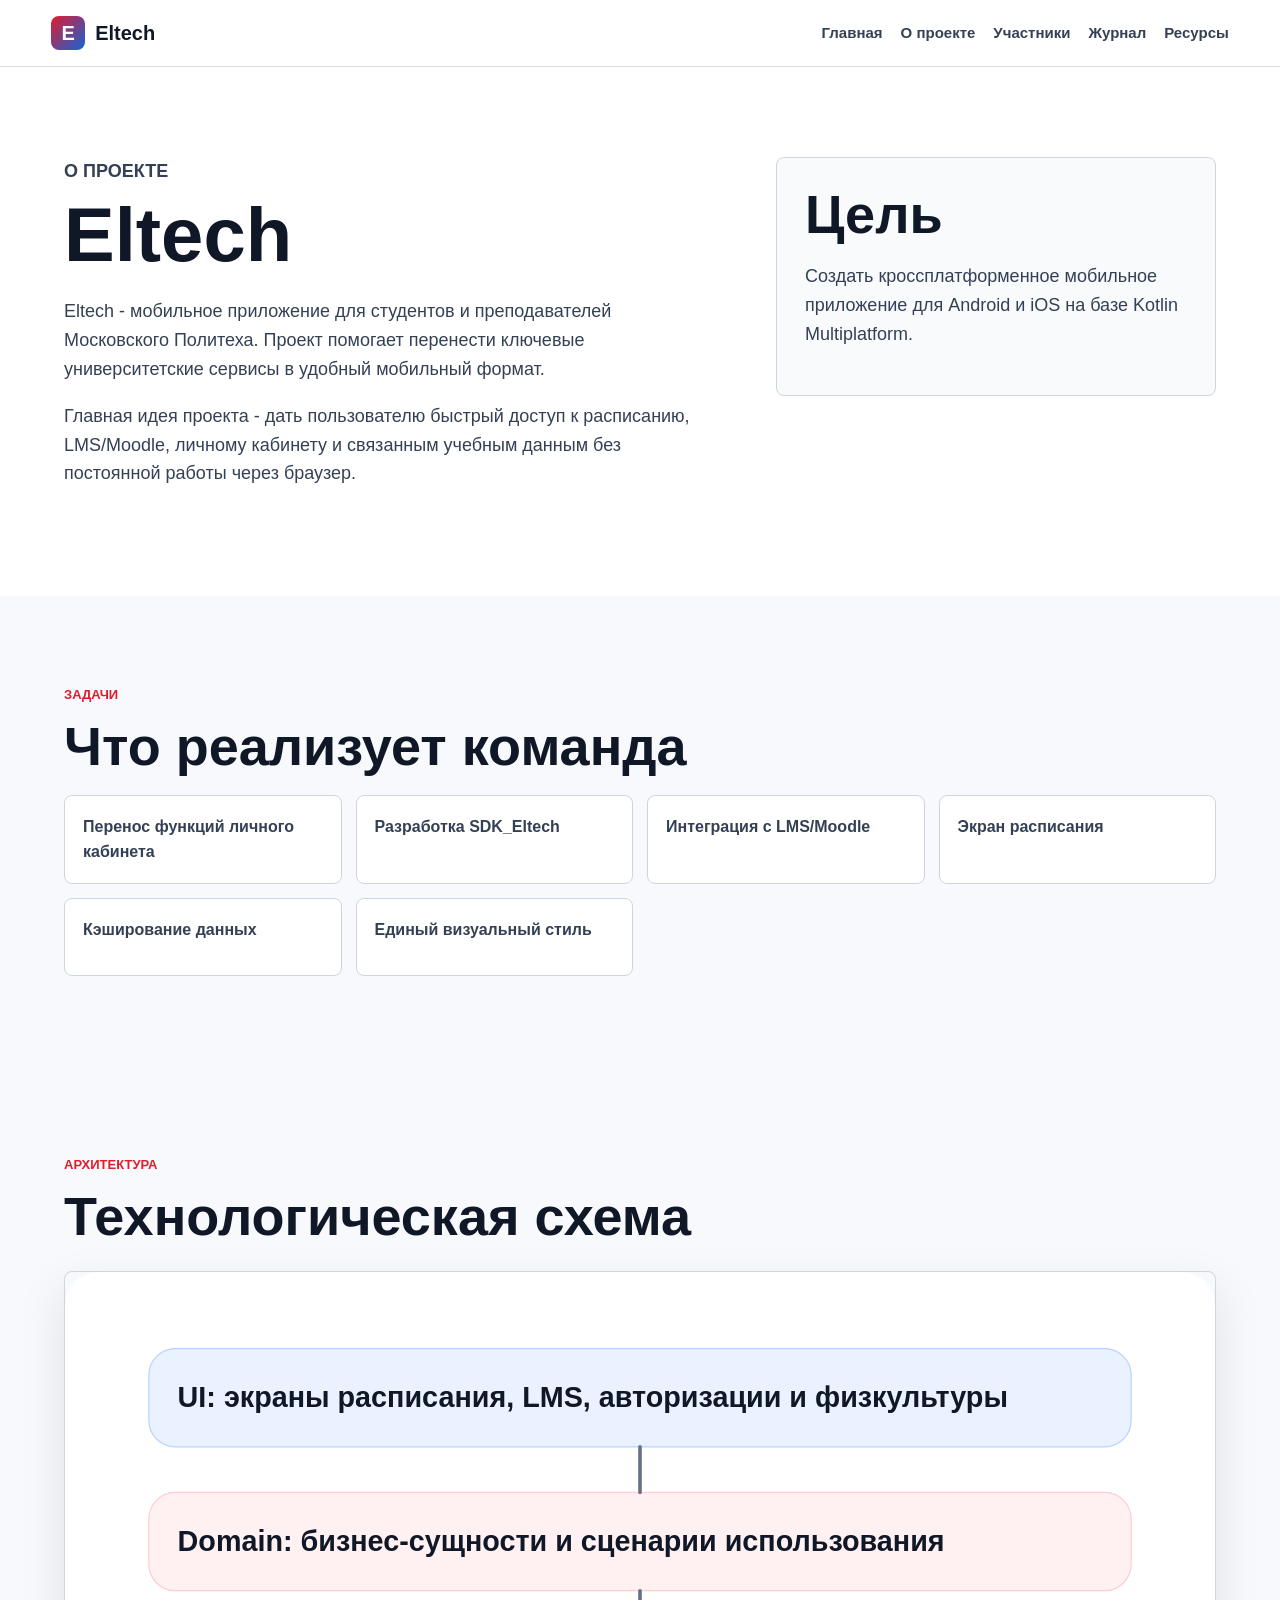
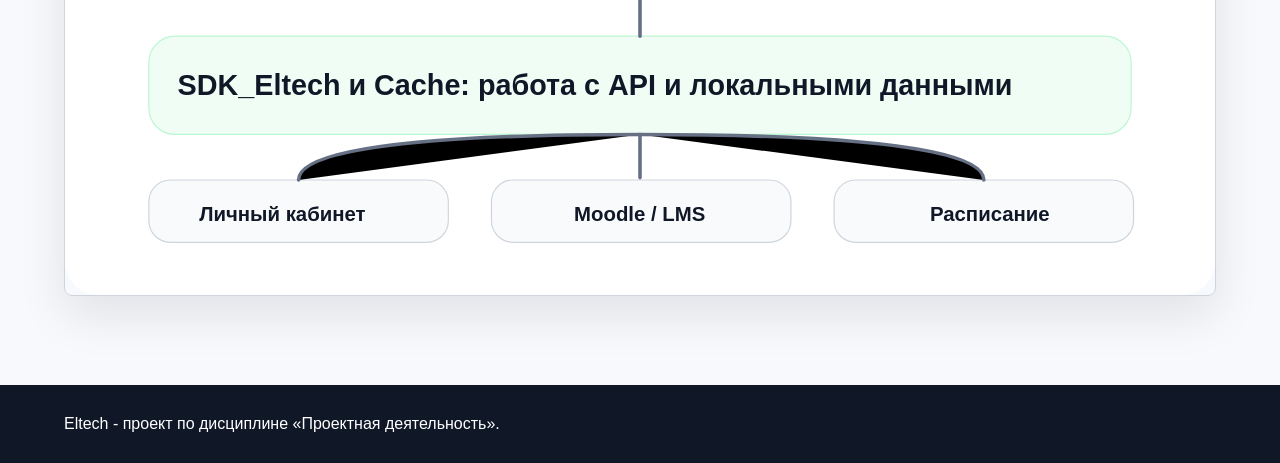
==== site/about.html @ 51777688 "Add files via upload Добавлена проектная практика" ====
<!doctype html>
<html lang="ru">
  <head>
    <meta charset="utf-8">
    <meta name="viewport" content="width=device-width, initial-scale=1">
    <title>О проекте - Eltech</title>
    <link rel="stylesheet" href="styles.css">
  </head>
  <body>
    <header class="topbar">
      <a class="brand" href="index.html" aria-label="Eltech"><span class="brand-mark">E</span><span>Eltech</span></a>
      <nav class="nav" aria-label="Основная навигация">
        <a href="index.html">Главная</a>
        <a href="about.html">О проекте</a>
        <a href="members.html">Участники</a>
        <a href="journal.html">Журнал</a>
        <a href="resources.html">Ресурсы</a>
      </nav>
    </header>
    <main>
      <section class="section split">
        <div>
          <p class="eyebrow">О проекте</p>
          <h1 class="page-heading">Eltech</h1>
          <p>Eltech - мобильное приложение для студентов и преподавателей Московского Политеха. Проект помогает перенести ключевые университетские сервисы в удобный мобильный формат.</p>
          <p>Главная идея проекта - дать пользователю быстрый доступ к расписанию, LMS/Moodle, личному кабинету и связанным учебным данным без постоянной работы через браузер.</p>
        </div>
        <div class="panel">
          <h2>Цель</h2>
          <p>Создать кроссплатформенное мобильное приложение для Android и iOS на базе Kotlin Multiplatform.</p>
        </div>
      </section>
      <section class="section">
        <p class="eyebrow">Задачи</p>
        <h2>Что реализует команда</h2>
        <div class="links-grid">
          <span class="info-tile">Перенос функций личного кабинета</span>
          <span class="info-tile">Разработка SDK_Eltech</span>
          <span class="info-tile">Интеграция с LMS/Moodle</span>
          <span class="info-tile">Экран расписания</span>
          <span class="info-tile">Кэширование данных</span>
          <span class="info-tile">Единый визуальный стиль</span>
        </div>
      </section>
      <section class="section">
        <p class="eyebrow">Архитектура</p>
        <h2>Технологическая схема</h2>
        <img class="wide-visual" src="assets/architecture.svg" alt="Архитектура проекта Eltech">
      </section>
    </main>
    <footer class="footer"><p>Eltech - проект по дисциплине «Проектная деятельность».</p></footer>
  </body>
</html>
---- site/styles.css ----
:root {
  color-scheme: light;
  --text: #101828;
  --muted: #667085;
  --line: #d0d5dd;
  --bg: #f7f9fc;
  --surface: #ffffff;
  --red: #e21b2d;
  --blue: #1264d8;
  --green: #168a4a;
  --shadow: 0 18px 48px rgba(16, 24, 40, 0.1);
}

* {
  box-sizing: border-box;
}

html {
  scroll-behavior: smooth;
}

body {
  margin: 0;
  font-family: Inter, "Segoe UI", Arial, sans-serif;
  color: var(--text);
  background: var(--bg);
  line-height: 1.6;
}

a {
  color: inherit;
}

.topbar {
  position: sticky;
  top: 0;
  z-index: 10;
  display: flex;
  align-items: center;
  justify-content: space-between;
  gap: 24px;
  padding: 16px clamp(20px, 4vw, 56px);
  background: rgba(255, 255, 255, 0.92);
  border-bottom: 1px solid rgba(208, 213, 221, 0.8);
  backdrop-filter: blur(18px);
}

.brand {
  display: inline-flex;
  align-items: center;
  gap: 10px;
  font-size: 20px;
  font-weight: 800;
  text-decoration: none;
}

.brand-mark {
  display: grid;
  width: 34px;
  height: 34px;
  place-items: center;
  border-radius: 8px;
  color: #ffffff;
  background: linear-gradient(135deg, var(--red), var(--blue));
}

.nav {
  display: flex;
  flex-wrap: wrap;
  justify-content: flex-end;
  gap: 8px 18px;
  font-size: 15px;
  font-weight: 650;
}

.nav a {
  color: #344054;
  text-decoration: none;
}

.nav a:hover {
  color: var(--red);
}

.hero {
  display: grid;
  grid-template-columns: minmax(0, 0.9fr) minmax(360px, 1.1fr);
  align-items: center;
  gap: clamp(28px, 6vw, 72px);
  min-height: calc(100vh - 68px);
  padding: clamp(40px, 7vw, 88px) clamp(20px, 5vw, 72px) 44px;
  background:
    radial-gradient(circle at 80% 16%, rgba(18, 100, 216, 0.16), transparent 28%),
    linear-gradient(180deg, #ffffff 0%, #eef4ff 100%);
}

.hero-text {
  max-width: 680px;
}

.eyebrow {
  margin: 0 0 12px;
  color: var(--red);
  font-size: 13px;
  font-weight: 800;
  letter-spacing: 0;
  text-transform: uppercase;
}

h1,
h2,
h3,
p {
  overflow-wrap: anywhere;
}

h1 {
  margin: 0;
  font-size: clamp(56px, 10vw, 112px);
  line-height: 0.95;
  letter-spacing: 0;
}

.page-heading {
  margin: 0 0 24px;
  font-size: clamp(40px, 7vw, 76px);
  line-height: 1;
}

h2 {
  margin: 0 0 20px;
  font-size: clamp(30px, 5vw, 54px);
  line-height: 1.05;
  letter-spacing: 0;
}

h3 {
  margin: 0 0 12px;
  font-size: 22px;
  line-height: 1.2;
}

.lead {
  max-width: 620px;
  margin: 24px 0 0;
  color: #344054;
  font-size: clamp(18px, 2vw, 23px);
}

.hero-actions {
  display: flex;
  flex-wrap: wrap;
  gap: 12px;
  margin-top: 32px;
}

.button {
  display: inline-flex;
  align-items: center;
  justify-content: center;
  min-height: 46px;
  padding: 12px 18px;
  border-radius: 8px;
  font-weight: 800;
  text-decoration: none;
}

.button.primary {
  color: #ffffff;
  background: var(--red);
}

.button.secondary {
  color: var(--blue);
  background: #eaf2ff;
}

.hero-media {
  margin: 0;
}

.hero-media img,
.wide-visual {
  display: block;
  width: 100%;
  height: auto;
}

.section {
  padding: clamp(44px, 7vw, 92px) clamp(20px, 5vw, 72px);
}

.section.compact {
  display: grid;
  grid-template-columns: repeat(3, 1fr);
  gap: 1px;
  padding-top: 0;
  padding-bottom: 0;
  background: var(--line);
}

.stat {
  min-height: 132px;
  padding: 28px;
  background: var(--surface);
}

.stat strong {
  display: block;
  color: var(--blue);
  font-size: 36px;
  line-height: 1;
}

.stat span {
  display: block;
  max-width: 280px;
  margin-top: 10px;
  color: var(--muted);
}

.split {
  display: grid;
  grid-template-columns: minmax(0, 1fr) minmax(300px, 440px);
  gap: clamp(28px, 5vw, 64px);
  align-items: start;
  background: #ffffff;
}

.split p {
  max-width: 760px;
  color: #344054;
  font-size: 18px;
}

.panel {
  padding: 28px;
  border: 1px solid var(--line);
  border-radius: 8px;
  background: #f8fafc;
}

.checklist {
  display: grid;
  gap: 12px;
  margin: 0;
  padding-left: 20px;
  color: #344054;
}

.wide-visual {
  margin-top: 26px;
  border: 1px solid var(--line);
  border-radius: 8px;
  box-shadow: var(--shadow);
}

.table-wrap {
  overflow-x: auto;
  border: 1px solid var(--line);
  border-radius: 8px;
  background: #ffffff;
}

table {
  width: 100%;
  min-width: 760px;
  border-collapse: collapse;
}

th,
td {
  padding: 14px 16px;
  border-bottom: 1px solid #eaecf0;
  text-align: left;
  vertical-align: top;
}

th {
  color: #344054;
  background: #f8fafc;
  font-size: 14px;
  text-transform: uppercase;
}

tbody tr:hover {
  background: #f9fbff;
}

.timeline {
  display: grid;
  grid-template-columns: repeat(5, minmax(220px, 1fr));
  gap: 16px;
  overflow-x: auto;
  padding-bottom: 8px;
}

.timeline article {
  min-height: 250px;
  padding: 22px;
  border: 1px solid var(--line);
  border-top: 5px solid var(--blue);
  border-radius: 8px;
  background: #ffffff;
}

.timeline time {
  display: block;
  margin-bottom: 12px;
  color: var(--red);
  font-weight: 800;
}

.timeline p {
  margin: 0;
  color: #475467;
}

.links-grid {
  display: grid;
  grid-template-columns: repeat(4, 1fr);
  gap: 14px;
}

.links-grid a {
  min-height: 78px;
  padding: 18px;
  border: 1px solid var(--line);
  border-radius: 8px;
  background: #ffffff;
  color: #175cd3;
  font-weight: 800;
  text-decoration: none;
}

.info-tile {
  min-height: 78px;
  padding: 18px;
  border: 1px solid var(--line);
  border-radius: 8px;
  background: #ffffff;
  color: #344054;
  font-weight: 800;
}

.timeline.vertical {
  grid-template-columns: 1fr;
  max-width: 900px;
  overflow-x: visible;
}

.timeline.vertical article {
  min-height: auto;
}

.links-grid a:hover {
  border-color: var(--blue);
  box-shadow: 0 12px 24px rgba(18, 100, 216, 0.12);
}

.footer {
  padding: 26px clamp(20px, 5vw, 72px);
  color: #ffffff;
  background: #101828;
}

.footer p {
  margin: 0;
}

@media (max-width: 920px) {
  .hero,
  .split {
    grid-template-columns: 1fr;
  }

  .hero {
    min-height: auto;
  }

  .hero-media {
    max-width: 680px;
  }

  .section.compact,
  .links-grid {
    grid-template-columns: 1fr;
  }
}

@media (max-width: 640px) {
  .topbar {
    align-items: flex-start;
    flex-direction: column;
  }

  .nav {
    justify-content: flex-start;
  }

  .hero {
    padding-top: 32px;
  }

  .button {
    width: 100%;
  }
}
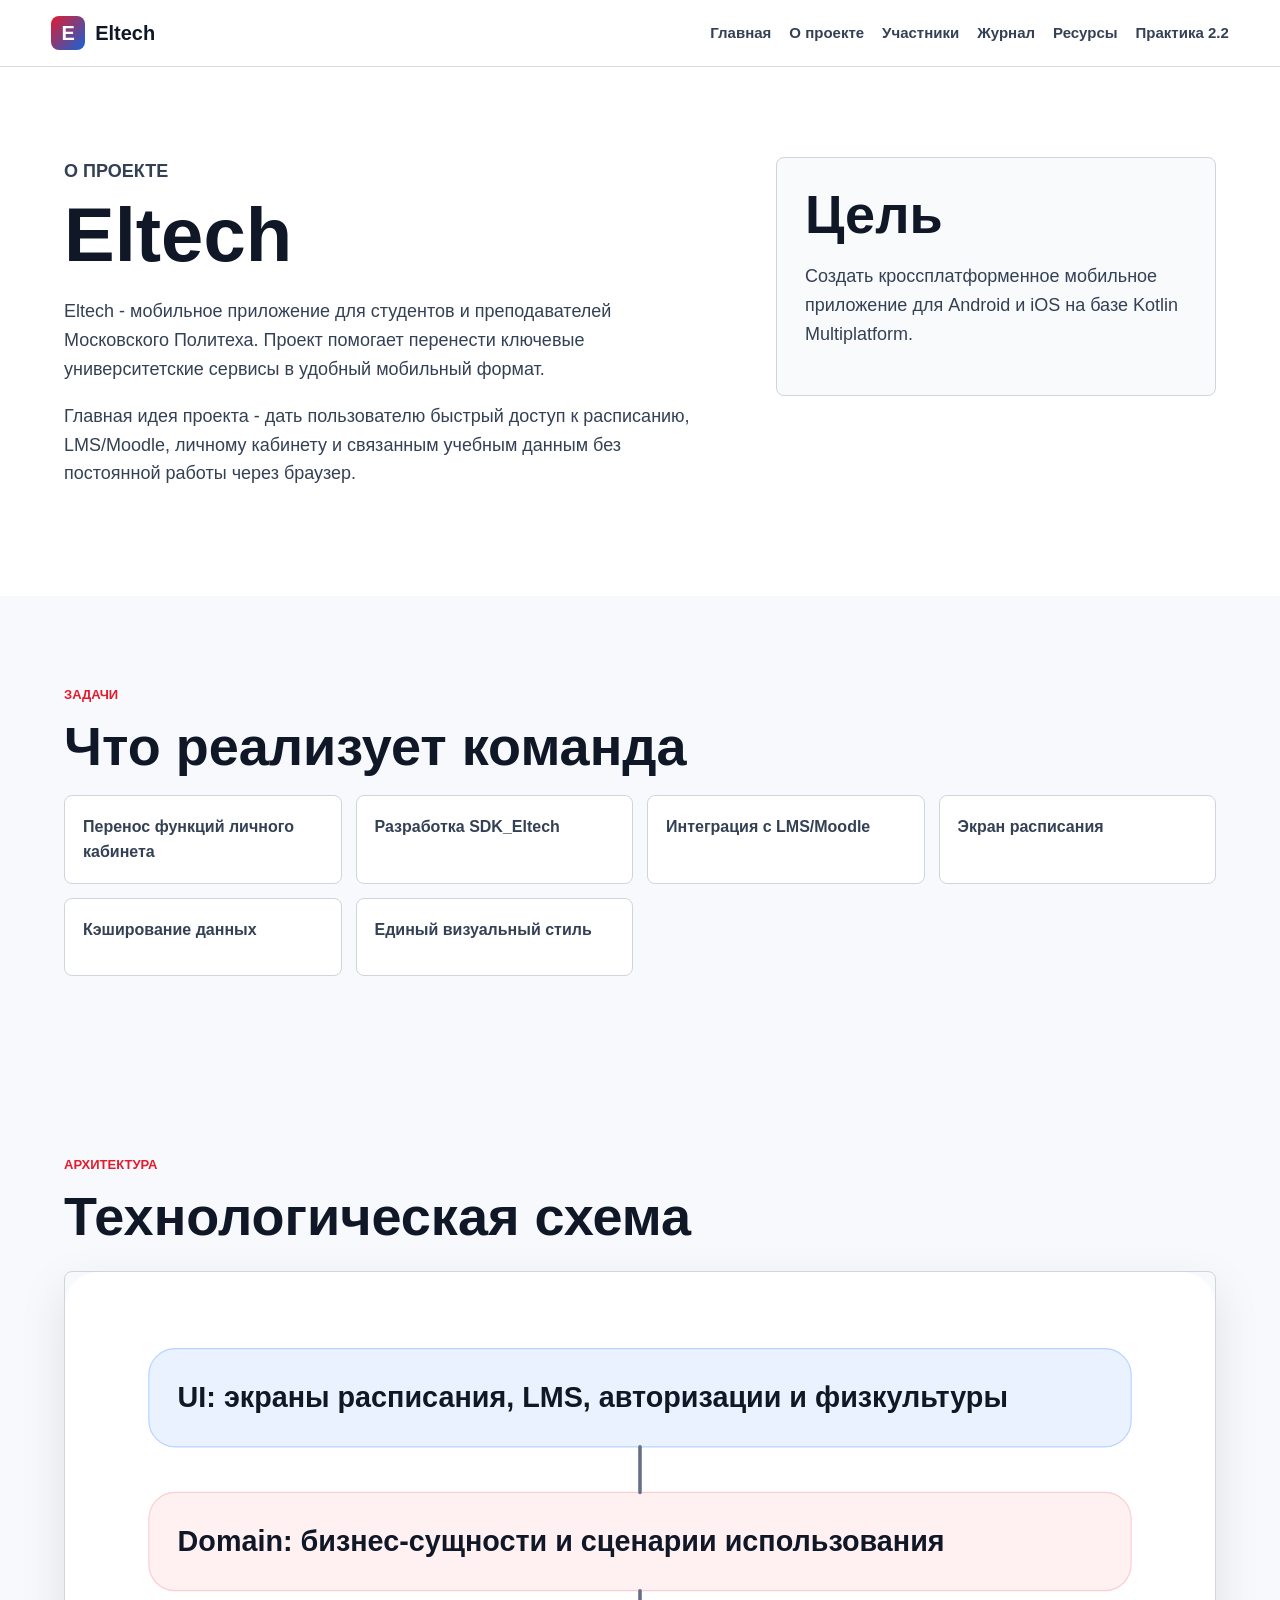
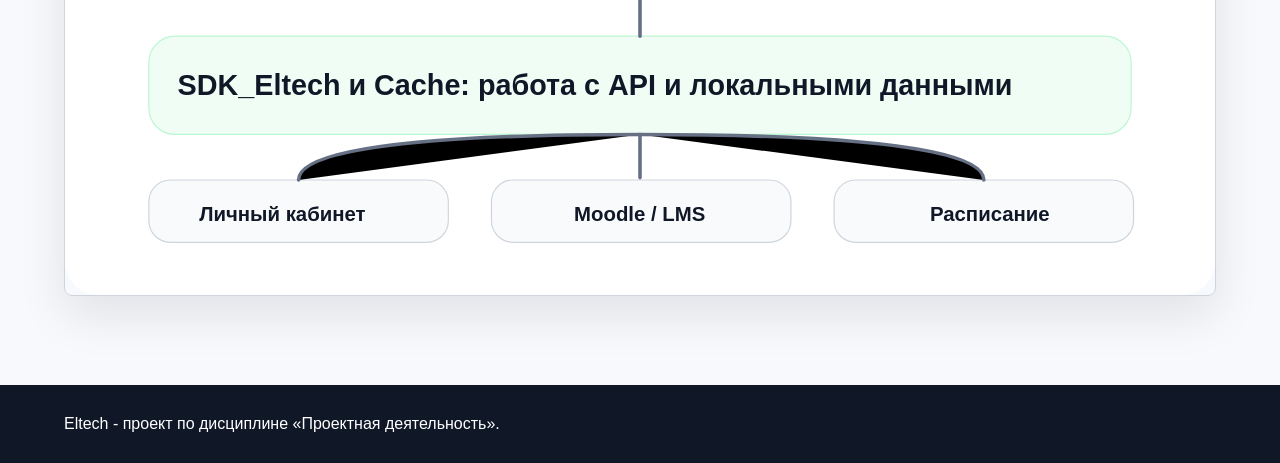
==== commit d130f896: "Add files via upload" ====
--- a/site/about.html
+++ b/site/about.html
@@ -15,6 +15,7 @@
         <a href="members.html">Участники</a>
         <a href="journal.html">Журнал</a>
         <a href="resources.html">Ресурсы</a>
+        <a href="practical.html">Практика 2.2</a>
       </nav>
     </header>
     <main>
--- a/site/styles.css
+++ b/site/styles.css
@@ -94,6 +94,10 @@
     linear-gradient(180deg, #ffffff 0%, #eef4ff 100%);
 }
 
+.hero.compact-hero {
+  min-height: auto;
+}
+
 .hero-text {
   max-width: 680px;
 }
@@ -186,6 +190,27 @@
   height: auto;
 }
 
+.code-diagram {
+  overflow-x: auto;
+  padding: 22px;
+  border: 1px solid var(--line);
+  border-radius: 8px;
+  background: #101828;
+  box-shadow: var(--shadow);
+}
+
+.code-diagram pre {
+  margin: 0;
+}
+
+.code-diagram code {
+  color: #f8fafc;
+  font-family: Consolas, "Courier New", monospace;
+  font-size: 15px;
+  line-height: 1.6;
+  white-space: pre;
+}
+
 .section {
   padding: clamp(44px, 7vw, 92px) clamp(20px, 5vw, 72px);
 }
